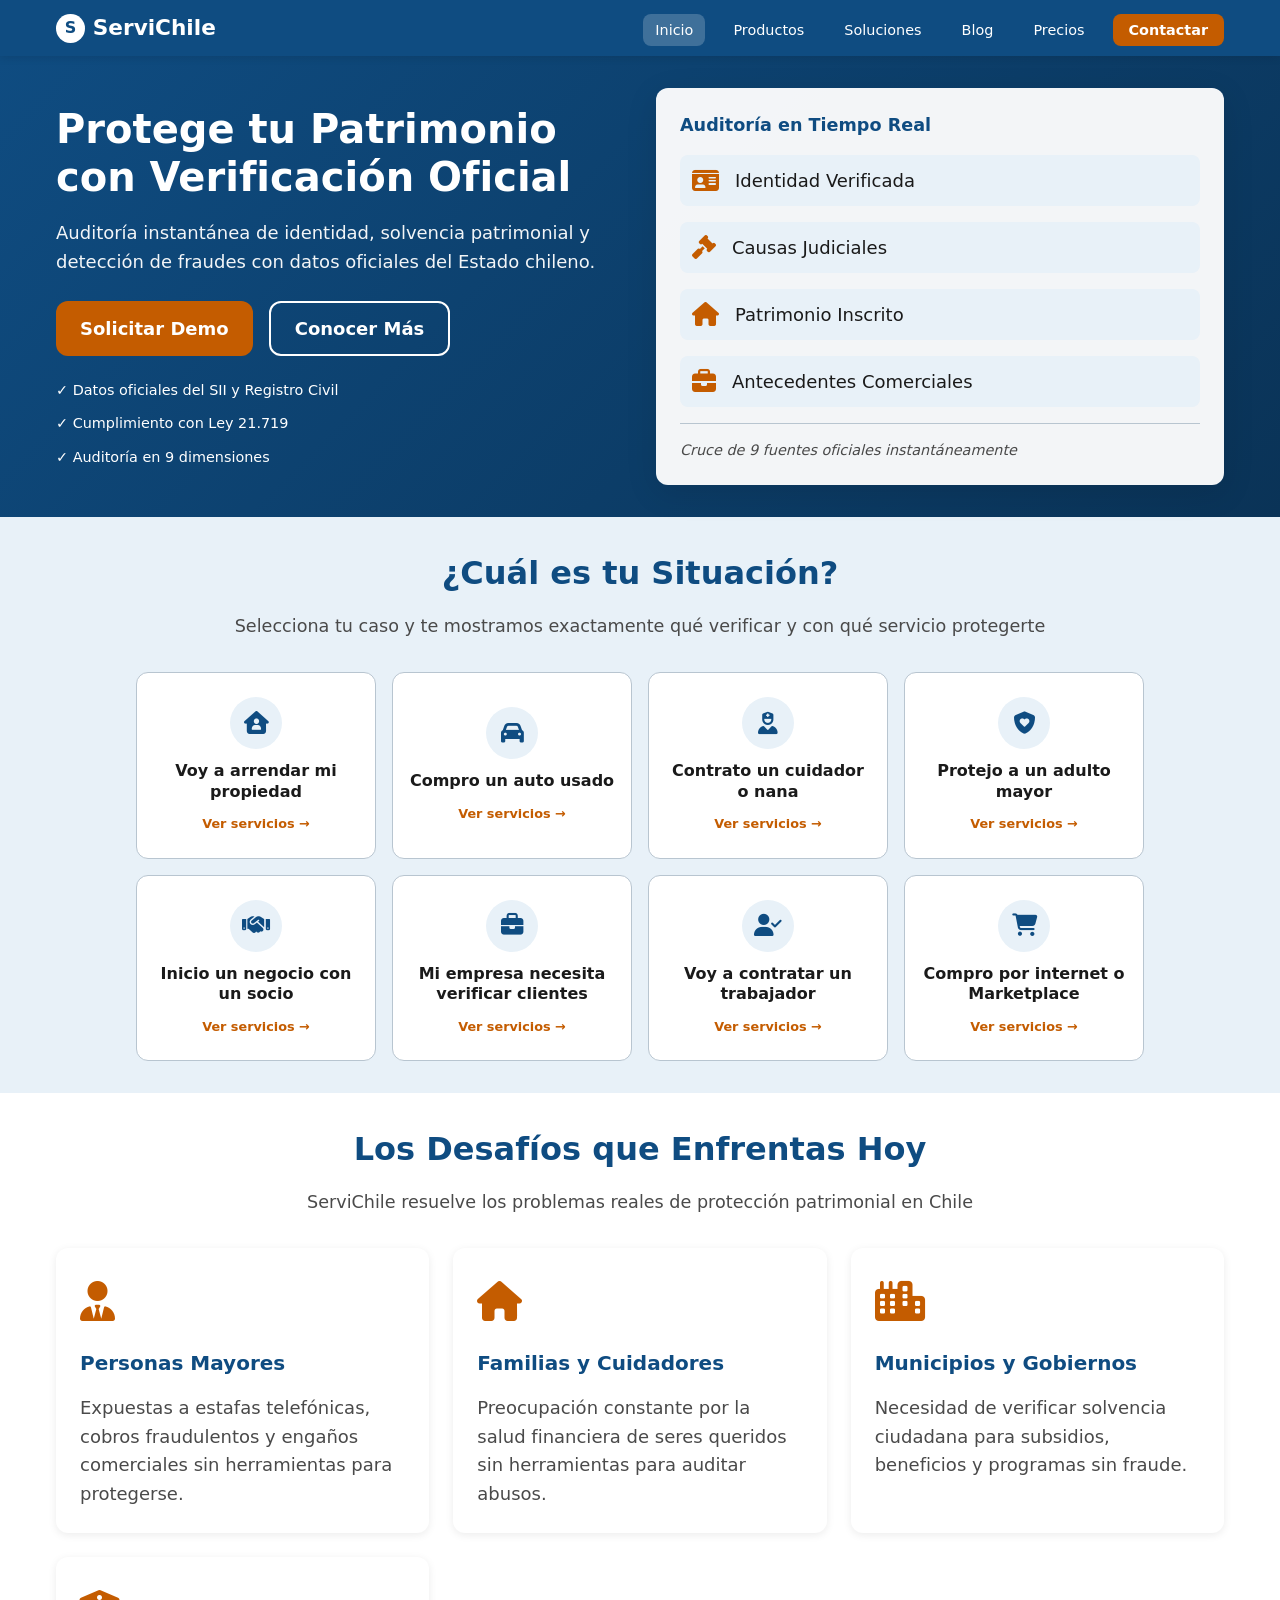
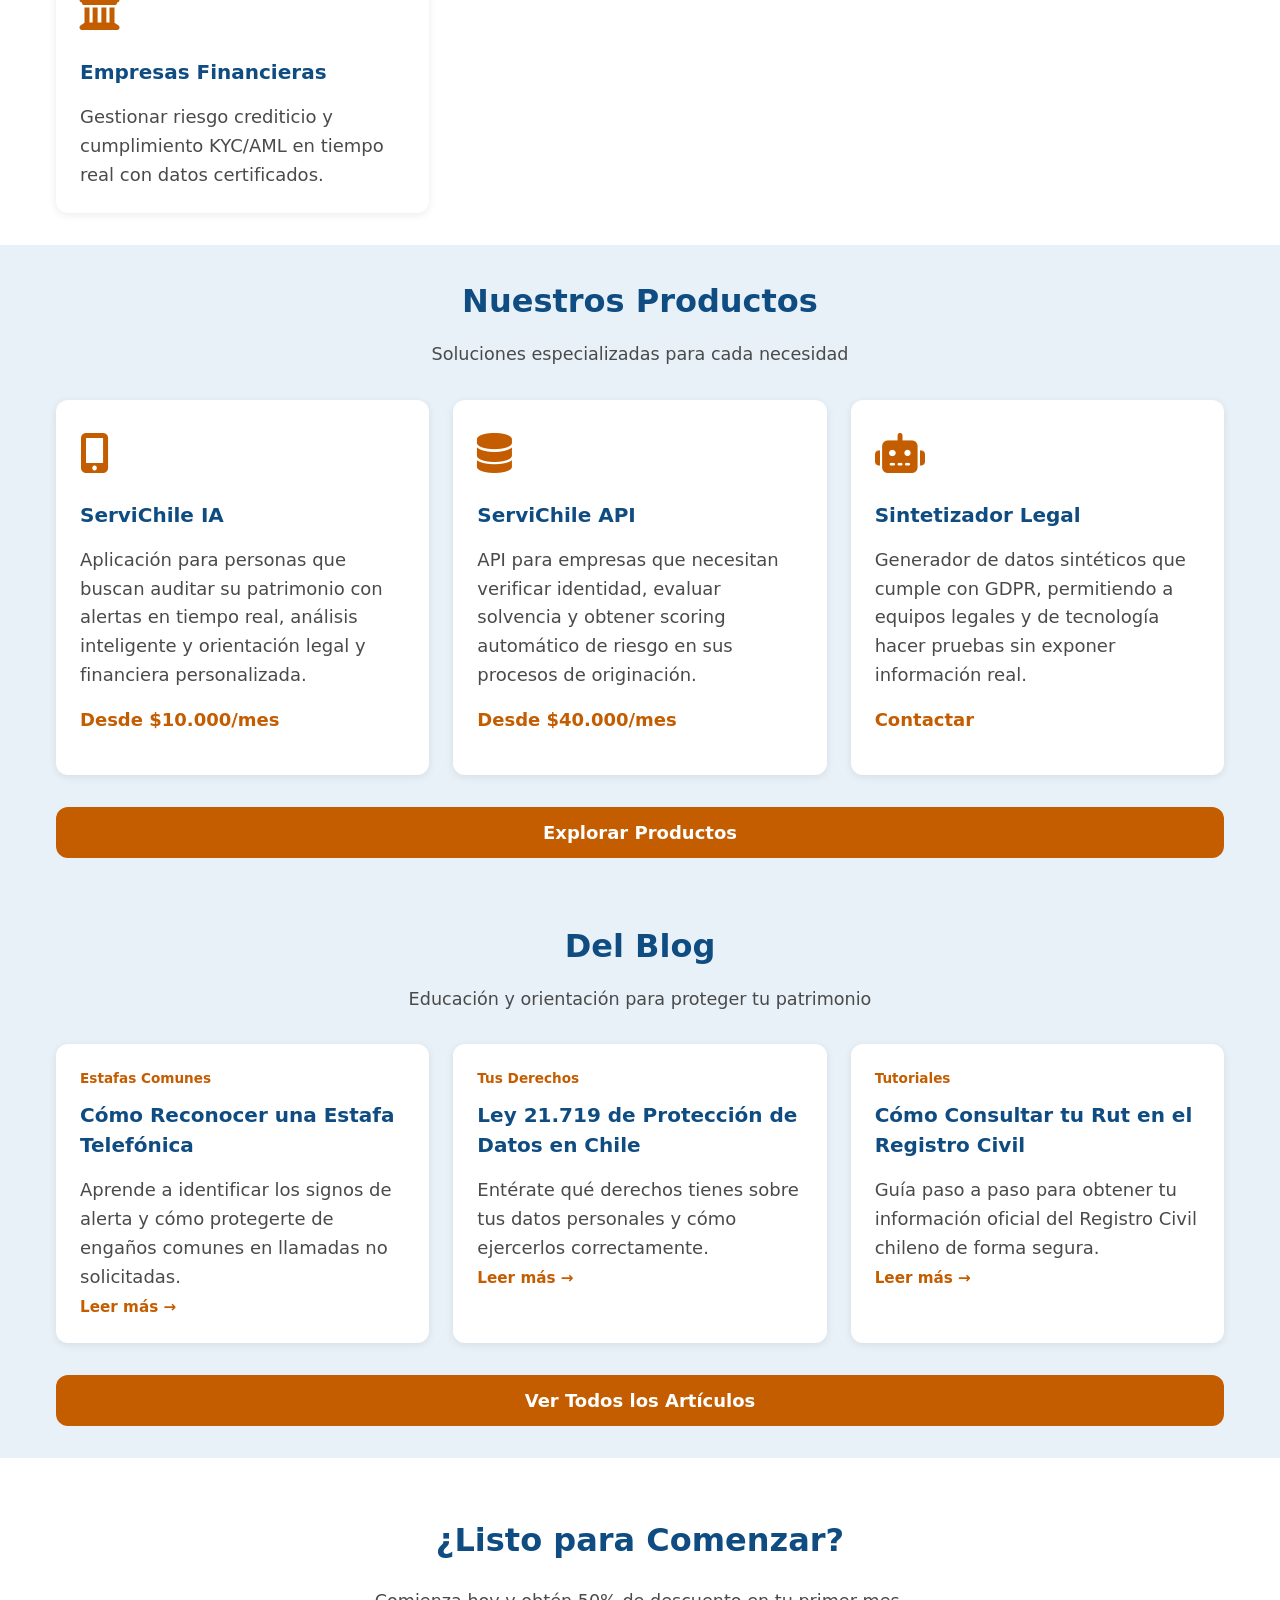
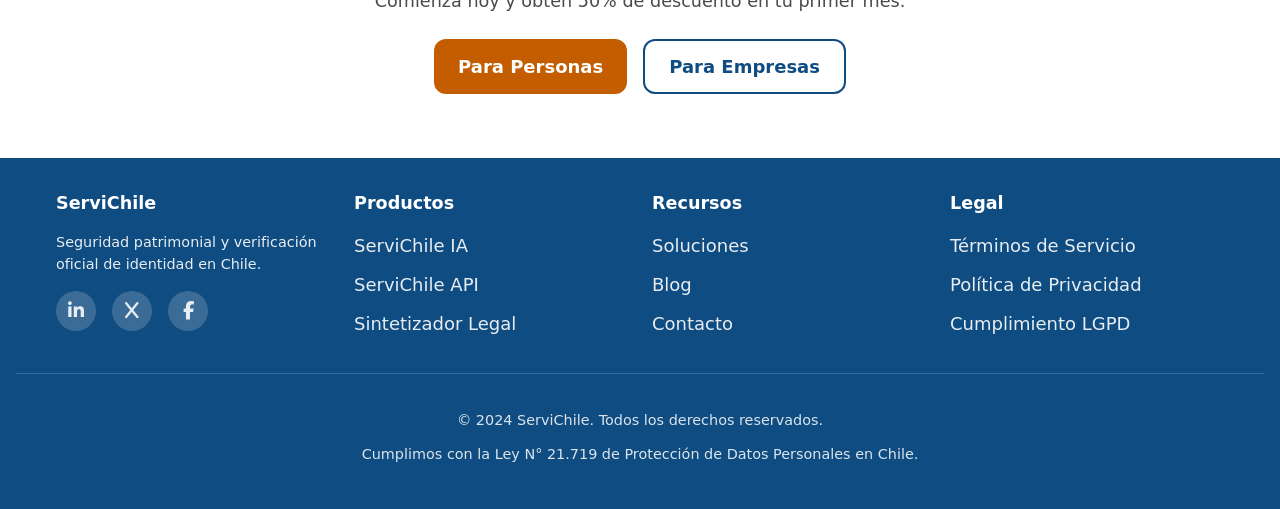
==== index.html @ 0bae4e6e "Primer commit" ====
<!DOCTYPE html>
<html lang="es-CL">
<head>
  <meta charset="UTF-8">
  <meta name="viewport" content="width=device-width, initial-scale=1.0">
  <meta name="description" content="ServiChile - Verificación oficial de identidad, auditoría patrimonial y prevención de fraudes">
  <meta name="keywords" content="verificación identidad, auditoría patrimonial, prevención fraudes, Chile">
  <meta name="theme-color" content="#0f4c81">
  <title>ServiChile - Verificación de Identidad y Seguridad Patrimonial</title>
  <link rel="icon" href="data:image/svg+xml,%3Csvg xmlns='http://www.w3.org/2000/svg' viewBox='0 0 100 100'%3E%3Ccircle cx='50' cy='50' r='48' fill='%230f4c81'/%3E%3Ctext x='50' y='65' font-size='45' text-anchor='middle' fill='white' font-family='Arial'%3ES%3C/text%3E%3C/svg%3E">
  <link rel="stylesheet" href="css/styles.css">
  <link rel="stylesheet" href="https://cdnjs.cloudflare.com/ajax/libs/font-awesome/6.4.0/css/all.min.css">
</head>
<body>
  
  <nav class="navbar">
    <div class="container">
      <a class="navbar-brand" href="index.html">
        <span style="display: inline-flex; align-items: center; justify-content: center; width: 1.8rem; height: 1.8rem; background-color: #ffffff; color: #0f4c81; border-radius: 50%; font-weight: 700; font-size: 1rem;">S</span>
        ServiChile
      </a>
      <ul class="nav-links">
        <li><a href="index.html" class="active">Inicio</a></li>
        <li><a href="productos.html">Productos</a></li>
        <li><a href="soluciones.html">Soluciones</a></li>
        <li><a href="blog.html">Blog</a></li>
        <li><a href="precios.html">Precios</a></li>
        <li><a href="contacto.html" class="btn-cta-small">Contactar</a></li>
      </ul>
    </div>
  </nav>

  
  <section class="hero">
    <div class="container">
      <div class="hero-content">
        <h1>Protege tu Patrimonio<br>con Verificación Oficial</h1>
        <p class="hero-subtitle">Auditoría instantánea de identidad, solvencia patrimonial y detección de fraudes con datos oficiales del Estado chileno.</p>
        <div class="hero-buttons">
          <a href="contacto.html" class="btn btn-primary">Solicitar Demo</a>
          <a href="productos.html" class="btn btn-secondary">Conocer Más</a>
        </div>
        <div class="trust-badges">
          <span>✓ Datos oficiales del SII y Registro Civil</span>
          <span>✓ Cumplimiento con Ley 21.719</span>
          <span>✓ Auditoría en 9 dimensiones</span>
        </div>
      </div>
      <div class="hero-visual">
        <div class="hero-card">
          <div class="card-header">Auditoría en Tiempo Real</div>
          <div class="card-content">
            <div class="stat-item">
              <i class="fas fa-id-card" style="font-size: 1.5rem; color: var(--color-accent);"></i>
              <span>Identidad Verificada</span>
            </div>
            <div class="stat-item">
              <i class="fas fa-gavel" style="font-size: 1.5rem; color: var(--color-accent);"></i>
              <span>Causas Judiciales</span>
            </div>
            <div class="stat-item">
              <i class="fas fa-home" style="font-size: 1.5rem; color: var(--color-accent);"></i>
              <span>Patrimonio Inscrito</span>
            </div>
            <div class="stat-item">
              <i class="fas fa-briefcase" style="font-size: 1.5rem; color: var(--color-accent);"></i>
              <span>Antecedentes Comerciales</span>
            </div>
          </div>
          <div class="card-footer">Cruce de 9 fuentes oficiales instantáneamente</div>
        </div>
      </div>
    </div>
  </section>

  
  <section class="alt">
    <div class="container">
      <div class="section-header">
        <h2>¿Cuál es tu Situación?</h2>
        <p>Selecciona tu caso y te mostramos exactamente qué verificar y con qué servicio protegerte</p>
      </div>
      <div class="cases-grid" id="casesGrid">
        
      </div>
    </div>
  </section>

  
  <section>
    <div class="container">
      <div class="section-header">
        <h2>Los Desafíos que Enfrentas Hoy</h2>
        <p>ServiChile resuelve los problemas reales de protección patrimonial en Chile</p>
      </div>
      <div class="grid">
        <div class="card">
          <div class="card-icon"><i class="fas fa-user-tie"></i></div>
          <h3 class="card-title">Personas Mayores</h3>
          <p class="card-text">Expuestas a estafas telefónicas, cobros fraudulentos y engaños comerciales sin herramientas para protegerse.</p>
        </div>
        <div class="card">
          <div class="card-icon"><i class="fas fa-home"></i></div>
          <h3 class="card-title">Familias y Cuidadores</h3>
          <p class="card-text">Preocupación constante por la salud financiera de seres queridos sin herramientas para auditar abusos.</p>
        </div>
        <div class="card">
          <div class="card-icon"><i class="fas fa-city"></i></div>
          <h3 class="card-title">Municipios y Gobiernos</h3>
          <p class="card-text">Necesidad de verificar solvencia ciudadana para subsidios, beneficios y programas sin fraude.</p>
        </div>
        <div class="card">
          <div class="card-icon"><i class="fas fa-university"></i></div>
          <h3 class="card-title">Empresas Financieras</h3>
          <p class="card-text">Gestionar riesgo crediticio y cumplimiento KYC/AML en tiempo real con datos certificados.</p>
        </div>
      </div>
    </div>
  </section>

  
  <section class="alt">
    <div class="container">
      <div class="section-header">
        <h2>Nuestros Productos</h2>
        <p>Soluciones especializadas para cada necesidad</p>
      </div>
      <div class="grid">
        <div class="card">
          <div class="card-icon"><i class="fas fa-mobile-alt"></i></div>
          <h3 class="card-title">ServiChile IA</h3>
          <p class="card-text">Aplicación para personas que buscan auditar su patrimonio con alertas en tiempo real, análisis inteligente y orientación legal y financiera personalizada.</p>
          <p style="color: var(--color-accent); font-weight: 600; margin-top: var(--space-md);">Desde $10.000/mes</p>
        </div>
        <div class="card">
          <div class="card-icon"><i class="fas fa-database"></i></div>
          <h3 class="card-title">ServiChile API</h3>
          <p class="card-text">API para empresas que necesitan verificar identidad, evaluar solvencia y obtener scoring automático de riesgo en sus procesos de originación.</p>
          <p style="color: var(--color-accent); font-weight: 600; margin-top: var(--space-md);">Desde $40.000/mes</p>
        </div>
        <div class="card">
          <div class="card-icon"><i class="fas fa-robot"></i></div>
          <h3 class="card-title">Sintetizador Legal</h3>
          <p class="card-text">Generador de datos sintéticos que cumple con GDPR, permitiendo a equipos legales y de tecnología hacer pruebas sin exponer información real.</p>
          <p style="color: var(--color-accent); font-weight: 600; margin-top: var(--space-md);">Contactar</p>
        </div>
      </div>
      <div style="text-align: center; margin-top: var(--space-xl);">
        <a href="productos.html" class="btn btn-primary">Explorar Productos</a>
      </div>
    </div>
  </section>

  
  <section class="alt">
    <div class="container">
      <div class="section-header">
        <h2>Del Blog</h2>
        <p>Educación y orientación para proteger tu patrimonio</p>
      </div>
      <div class="grid">
        <div class="card">
          <p style="color: var(--color-accent); font-weight: 600; font-size: 0.85rem; margin: 0 0 var(--space-sm);">Estafas Comunes</p>
          <h3 class="card-title" style="font-size: 1.25rem;">Cómo Reconocer una Estafa Telefónica</h3>
          <p class="card-text">Aprende a identificar los signos de alerta y cómo protegerte de engaños comunes en llamadas no solicitadas.</p>
          <a href="blog.html" style="color: var(--color-accent); font-weight: 600; text-decoration: none; font-size: 0.95rem;">Leer más →</a>
        </div>
        <div class="card">
          <p style="color: var(--color-accent); font-weight: 600; font-size: 0.85rem; margin: 0 0 var(--space-sm);">Tus Derechos</p>
          <h3 class="card-title" style="font-size: 1.25rem;">Ley 21.719 de Protección de Datos en Chile</h3>
          <p class="card-text">Entérate qué derechos tienes sobre tus datos personales y cómo ejercerlos correctamente.</p>
          <a href="blog.html" style="color: var(--color-accent); font-weight: 600; text-decoration: none; font-size: 0.95rem;">Leer más →</a>
        </div>
        <div class="card">
          <p style="color: var(--color-accent); font-weight: 600; font-size: 0.85rem; margin: 0 0 var(--space-sm);">Tutoriales</p>
          <h3 class="card-title" style="font-size: 1.25rem;">Cómo Consultar tu Rut en el Registro Civil</h3>
          <p class="card-text">Guía paso a paso para obtener tu información oficial del Registro Civil chileno de forma segura.</p>
          <a href="blog.html" style="color: var(--color-accent); font-weight: 600; text-decoration: none; font-size: 0.95rem;">Leer más →</a>
        </div>
      </div>
      <div style="text-align: center; margin-top: var(--space-xl);">
        <a href="blog.html" class="btn btn-primary">Ver Todos los Artículos</a>
      </div>
    </div>
  </section>

  
  <section>
    <div class="container" style="text-align: center;">
      <h2 style="font-size: 2rem; color: var(--color-primary); margin-bottom: var(--space-lg);">¿Listo para Comenzar?</h2>
      <p style="font-size: 1.1rem; color: var(--color-muted); margin-bottom: var(--space-lg); max-width: 600px; margin-left: auto; margin-right: auto;">Comienza hoy y obtén 50% de descuento en tu primer mes.</p>
      <div style="display: flex; gap: var(--space-md); justify-content: center; flex-wrap: wrap;">
        <a href="contacto.html" class="btn btn-primary">Para Personas</a>
        <a href="contacto.html" class="btn btn-outline">Para Empresas</a>
      </div>
    </div>
  </section>

  
  <footer class="footer">
    <div class="container">
      <div class="footer-section">
        <h4>ServiChile</h4>
        <p>Seguridad patrimonial y verificación oficial de identidad en Chile.</p>
        <div class="footer-social">
          <a href="https://linkedin.com" target="_blank" rel="noopener" aria-label="LinkedIn"><i class="fab fa-linkedin-in"></i></a>
          <a href="https://twitter.com" target="_blank" rel="noopener" aria-label="Twitter"><i class="fab fa-x"></i></a>
          <a href="https://facebook.com" target="_blank" rel="noopener" aria-label="Facebook"><i class="fab fa-facebook-f"></i></a>
        </div>
      </div>
      <div class="footer-section">
        <h4>Productos</h4>
        <ul>
          <li><a href="productos.html">ServiChile IA</a></li>
          <li><a href="productos.html">ServiChile API</a></li>
          <li><a href="productos.html">Sintetizador Legal</a></li>
        </ul>
      </div>
      <div class="footer-section">
        <h4>Recursos</h4>
        <ul>
          <li><a href="soluciones.html">Soluciones</a></li>
          <li><a href="blog.html">Blog</a></li>
          <li><a href="contacto.html">Contacto</a></li>
        </ul>
      </div>
      <div class="footer-section">
        <h4>Legal</h4>
        <ul>
          <li><a href="#">Términos de Servicio</a></li>
          <li><a href="#">Política de Privacidad</a></li>
          <li><a href="#">Cumplimiento LGPD</a></li>
        </ul>
      </div>
    </div>
    <div class="footer-bottom">
      <p>&copy; 2024 ServiChile. Todos los derechos reservados.</p>
      <p style="margin-top: var(--space-sm);">Cumplimos con la Ley N° 21.719 de Protección de Datos Personales en Chile.</p>
    </div>
  </footer>

  
  <div class="modal" id="casesModal" role="dialog" aria-modal="true" aria-labelledby="casesModalTitle" aria-hidden="true">
    <div class="modal__dialog" role="document">
      <div class="modal__header">
        <div>
          <h3 id="casesModalTitle">Título del caso</h3>
          <p id="casesModalSubtitle">Subtítulo</p>
        </div>
        <button type="button" class="modal__close" id="casesModalClose" aria-label="Cerrar">&times;</button>
      </div>
      <div class="modal__body" id="casesModalBody">
        
      </div>
    </div>
  </div>

  <script src="js/main.js"></script>
</body>
</html>
---- css/styles.css ----
:root {
  --color-bg: #ffffff;
  --color-text: #1a1a1a;
  --color-muted: #4a4a4a;
  --color-primary: #0f4c81;
  --color-primary-dark: #0a3357;
  --color-secondary: #e8f1f8;
  --color-accent: #c45c00;
  --color-accent-dark: #8f3f00;
  --color-border: #b8c5d0;
  --color-error: #b00020;
  --color-success: #1e6f3e;
  --color-success-dark: #145a31;
  --color-success-soft: #eafaf0;
  --color-success-ink: #124a2a;
  --color-warn-soft: #fff6f0;
  --color-emergency: #b00020;
  --color-emergency-dark: #7a0016;
  --font-base: system-ui, -apple-system, BlinkMacSystemFont, 'Segoe UI', Roboto, 'Helvetica Neue', Arial, sans-serif;
  --font-mono: ui-monospace, SFMono-Regular, Menlo, monospace;
  --font-size-base: 1rem;
  --font-size-lg: 1.125rem;
  --font-size-xl: 1.5rem;
  --space-xs: 0.5rem;
  --space-sm: 0.75rem;
  --space-md: 1rem;
  --space-lg: 1.25rem;
  --space-xl: 1.75rem;
  --radius: 0.75rem;
  --radius-sm: 0.5rem;
  --touch-min: 2.75rem;
}

@media (min-width: 40rem) {
  :root {
    --font-size-base: 1.125rem;
    --font-size-lg: 1.35rem;
    --font-size-xl: 1.85rem;
    --space-lg: 1.5rem;
    --space-xl: 2rem;
    --touch-min: 3rem;
  }
}

* {
  box-sizing: border-box;
}

html {
  font-size: 100%;
  -webkit-text-size-adjust: 100%;
}

body {
  margin: 0;
  padding: 0;
  font-family: var(--font-base);
  font-size: var(--font-size-base);
  line-height: 1.5;
  color: var(--color-text);
  background-color: var(--color-bg);
}

.u-visually-hidden {
  position: absolute;
  width: 1px;
  height: 1px;
  padding: 0;
  margin: -1px;
  overflow: hidden;
  clip: rect(0, 0, 0, 0);
  white-space: nowrap;
  border: 0;
}



.navbar {
  background-color: var(--color-primary);
  color: #ffffff;
  padding: var(--space-sm) var(--space-md);
  box-shadow: 0 2px 8px rgba(0, 0, 0, 0.1);
  position: sticky;
  top: 0;
  z-index: 100;
}

.navbar .container {
  display: flex;
  align-items: center;
  justify-content: space-between;
}

.navbar-brand {
  display: flex;
  align-items: center;
  gap: var(--space-xs);
  font-size: var(--font-size-lg);
  font-weight: 700;
  color: #ffffff;
  text-decoration: none;
}

.navbar-brand:hover {
  opacity: 0.9;
}

.nav-links {
  display: flex;
  align-items: center;
  gap: var(--space-md);
  list-style: none;
  margin: 0;
  padding: 0;
}

.nav-links a {
  color: #ffffff;
  text-decoration: none;
  font-size: 0.9rem;
  padding: var(--space-xs) var(--space-sm);
  border-radius: var(--radius-sm);
  transition: background-color 0.2s ease;
}

.nav-links a:hover,
.nav-links a.active {
  background-color: rgba(255, 255, 255, 0.2);
}

.btn-cta-small {
  background-color: var(--color-accent) !important;
  color: #ffffff !important;
  padding: var(--space-xs) var(--space-md) !important;
  border-radius: var(--radius-sm);
  font-weight: 600;
}

.btn-cta-small:hover {
  background-color: var(--color-accent-dark) !important;
}

@media (max-width: 768px) {
  .nav-links {
    flex-wrap: wrap;
    gap: var(--space-sm);
  }
}



.container {
  max-width: 1200px;
  margin: 0 auto;
  padding: 0 var(--space-md);
}



.hero {
  background: linear-gradient(135deg, var(--color-primary) 0%, var(--color-primary-dark) 100%);
  color: #ffffff;
  padding: var(--space-xl) var(--space-md);
}

.hero .container {
  display: grid;
  grid-template-columns: 1fr 1fr;
  gap: var(--space-xl);
  align-items: center;
}

.hero-content h1 {
  font-size: 2.5rem;
  margin: 0 0 var(--space-md);
  line-height: 1.2;
}

.hero-subtitle {
  font-size: 1.125rem;
  opacity: 0.95;
  margin-bottom: var(--space-lg);
  line-height: 1.6;
}

.hero-buttons {
  display: flex;
  gap: var(--space-md);
  margin-bottom: var(--space-lg);
}

.trust-badges {
  display: flex;
  flex-direction: column;
  gap: var(--space-sm);
  font-size: 0.9rem;
}

.trust-badges span {
  display: flex;
  align-items: center;
  gap: var(--space-sm);
}

.hero-card {
  background-color: rgba(255, 255, 255, 0.95);
  color: var(--color-text);
  border-radius: var(--radius);
  padding: var(--space-lg);
  box-shadow: 0 8px 32px rgba(0, 0, 0, 0.1);
}

.card-header {
  font-weight: 700;
  color: var(--color-primary);
  margin-bottom: var(--space-md);
  font-size: 1.1rem;
}

.card-content {
  display: grid;
  grid-template-columns: 1fr;
  gap: var(--space-md);
  margin-bottom: var(--space-md);
}

.stat-item {
  display: flex;
  align-items: center;
  gap: var(--space-md);
  padding: var(--space-sm);
  background-color: var(--color-secondary);
  border-radius: var(--radius-sm);
}

.stat-item i {
  font-size: 1.5rem;
  color: var(--color-accent);
}

.card-footer {
  border-top: 1px solid var(--color-border);
  padding-top: var(--space-md);
  font-size: 0.9rem;
  color: var(--color-muted);
  font-style: italic;
}

@media (max-width: 768px) {
  .hero .container {
    grid-template-columns: 1fr;
  }

  .hero-content h1 {
    font-size: 1.8rem;
  }

  .hero-buttons {
    flex-direction: column;
  }
}



.btn {
  display: inline-block;
  padding: var(--space-sm) var(--space-lg);
  border-radius: var(--radius);
  text-decoration: none;
  font-weight: 600;
  cursor: pointer;
  border: none;
  text-align: center;
  transition: all 0.2s ease;
  min-height: var(--touch-min);
  display: flex;
  align-items: center;
  justify-content: center;
}

.btn-primary {
  background-color: var(--color-accent);
  color: #ffffff;
}

.btn-primary:hover {
  background-color: var(--color-accent-dark);
  transform: translateY(-2px);
  box-shadow: 0 4px 12px rgba(196, 92, 0, 0.3);
}

.btn-secondary {
  background-color: transparent;
  color: #ffffff;
  border: 2px solid #ffffff;
}

.btn-secondary:hover {
  background-color: rgba(255, 255, 255, 0.1);
}



.btn-outline {
  background-color: transparent;
  color: var(--color-primary);
  border: 2px solid var(--color-primary);
}

.btn-outline:hover {
  background-color: var(--color-primary);
  color: #ffffff;
  transform: translateY(-2px);
  box-shadow: 0 4px 12px rgba(15, 76, 129, 0.3);
}

.btn-full {
  width: 100%;
}



section {
  padding: var(--space-xl) var(--space-md);
}

section.alt {
  background-color: var(--color-secondary);
}

.section-header {
  text-align: center;
  margin-bottom: var(--space-xl);
}

.section-header h2 {
  font-size: 2rem;
  margin: 0 0 var(--space-md);
  color: var(--color-primary);
}

.section-header p {
  font-size: 1.1rem;
  color: var(--color-muted);
  margin: 0;
}



.grid {
  display: grid;
  grid-template-columns: repeat(auto-fit, minmax(280px, 1fr));
  gap: var(--space-lg);
}

.card {
  background-color: #ffffff;
  border-radius: var(--radius);
  padding: var(--space-lg);
  box-shadow: 0 2px 8px rgba(0, 0, 0, 0.08);
  transition: all 0.2s ease;
}

.card:hover {
  box-shadow: 0 8px 24px rgba(0, 0, 0, 0.12);
  transform: translateY(-4px);
}

.card-icon {
  font-size: 2.5rem;
  color: var(--color-accent);
  margin-bottom: var(--space-md);
}

.card-title {
  font-size: 1.25rem;
  font-weight: 700;
  margin: 0 0 var(--space-md);
  color: var(--color-primary);
}

.card-text {
  color: var(--color-muted);
  line-height: 1.6;
  margin: 0;
}



.footer {
  background-color: var(--color-primary);
  color: #ffffff;
  padding: var(--space-xl) var(--space-md);
  margin-top: var(--space-xl);
}

.footer .container {
  display: grid;
  grid-template-columns: repeat(auto-fit, minmax(200px, 1fr));
  gap: var(--space-lg);
  margin-bottom: var(--space-lg);
}

.footer-section h4 {
  margin: 0 0 var(--space-md);
  font-size: 1.1rem;
}

.footer-section p {
  margin: 0 0 var(--space-md);
  opacity: 0.9;
  font-size: 0.9rem;
}

.footer-section ul {
  list-style: none;
  padding: 0;
  margin: 0;
}

.footer-section li {
  margin-bottom: var(--space-sm);
}

.footer-section a {
  color: #ffffff;
  text-decoration: none;
  opacity: 0.9;
  transition: opacity 0.2s ease;
}

.footer-section a:hover {
  opacity: 1;
  text-decoration: underline;
}

.footer-social {
  display: flex;
  gap: var(--space-md);
}

.footer-social a {
  display: inline-flex;
  align-items: center;
  justify-content: center;
  width: 2.5rem;
  height: 2.5rem;
  background-color: rgba(255, 255, 255, 0.2);
  border-radius: 50%;
  transition: background-color 0.2s ease;
}

.footer-social a:hover {
  background-color: var(--color-accent);
  opacity: 1;
}

.footer-bottom {
  border-top: 1px solid rgba(255, 255, 255, 0.2);
  padding-top: var(--space-lg);
  text-align: center;
  font-size: 0.9rem;
  opacity: 0.85;
}

.footer-bottom p {
  margin: var(--space-sm) 0;
}



.field {
  margin-bottom: var(--space-lg);
}

.field__label {
  display: block;
  margin-bottom: var(--space-sm);
  font-weight: 600;
  color: var(--color-text);
}

.field__input,
.field__textarea {
  width: 100%;
  padding: var(--space-sm) var(--space-md);
  border: 1px solid var(--color-border);
  border-radius: var(--radius-sm);
  font-family: var(--font-base);
  font-size: var(--font-size-base);
  transition: border-color 0.2s ease;
}

.field__input:focus,
.field__textarea:focus {
  outline: none;
  border-color: var(--color-primary);
  box-shadow: 0 0 0 3px rgba(15, 76, 129, 0.1);
}

.field__textarea {
  resize: vertical;
  min-height: 120px;
}

.submit-btn {
  min-height: var(--touch-min);
  padding: var(--space-sm) var(--space-lg);
  background-color: var(--color-primary);
  color: #ffffff;
  border: none;
  border-radius: var(--radius);
  font-weight: 600;
  font-size: var(--font-size-base);
  cursor: pointer;
  transition: all 0.2s ease;
}

.submit-btn:hover {
  background-color: var(--color-primary-dark);
  transform: translateY(-2px);
  box-shadow: 0 4px 12px rgba(15, 76, 129, 0.3);
}

.error-text {
  color: var(--color-error);
  font-size: 0.9rem;
  margin: var(--space-sm) 0 0;
}

.help-text {
  color: var(--color-muted);
  font-size: 0.85rem;
  margin: var(--space-xs) 0 0;
}



.pricing-grid {
  display: grid;
  grid-template-columns: repeat(auto-fit, minmax(300px, 1fr));
  gap: var(--space-lg);
  margin-bottom: var(--space-xl);
}

.pricing-card {
  background-color: #ffffff;
  border-radius: var(--radius);
  padding: var(--space-lg);
  border: 1px solid var(--color-border);
  position: relative;
  transition: all 0.2s ease;
}

.pricing-card:hover {
  box-shadow: 0 8px 24px rgba(0, 0, 0, 0.12);
  transform: translateY(-4px);
}

.pricing-card.featured {
  border: 2px solid var(--color-accent);
  background: linear-gradient(135deg, rgba(196, 92, 0, 0.02) 0%, rgba(232, 241, 248, 0.5) 100%);
}

.featured-badge {
  position: absolute;
  top: -12px;
  left: 20px;
  background-color: var(--color-accent);
  color: #ffffff;
  padding: var(--space-xs) var(--space-md);
  border-radius: var(--radius-sm);
  font-weight: 700;
  font-size: 0.8rem;
}

.pricing-header h3 {
  margin: 0 0 var(--space-sm);
  color: var(--color-primary);
}

.plan-description {
  margin: 0;
  color: var(--color-muted);
  font-size: 0.9rem;
}

.pricing-amount {
  display: flex;
  align-items: baseline;
  gap: var(--space-xs);
  margin: var(--space-md) 0;
}

.currency {
  font-size: 1rem;
  color: var(--color-accent);
}

.amount {
  font-size: 2rem;
  font-weight: 700;
  color: var(--color-primary);
}

.period {
  font-size: 0.9rem;
  color: var(--color-muted);
}

.plan-limit,
.plan-highlight {
  background-color: var(--color-secondary);
  color: var(--color-primary);
  padding: var(--space-sm) var(--space-md);
  border-radius: var(--radius-sm);
  font-weight: 600;
  font-size: 0.9rem;
  text-align: center;
  margin-bottom: var(--space-lg);
}

.features-list {
  list-style: none;
  padding: 0;
  margin: var(--space-md) 0;
}

.features-list li {
  padding: var(--space-sm) 0;
  display: flex;
  align-items: center;
  gap: var(--space-md);
  border-bottom: 1px solid var(--color-border);
  font-size: 0.95rem;
}

.features-list li i {
  color: var(--color-success);
  min-width: 1.2rem;
}

.features-list li.unavailable {
  opacity: 0.6;
}

.features-list li.unavailable i {
  color: var(--color-border);
}

.plan-note {
  text-align: center;
  font-size: 0.85rem;
  color: var(--color-muted);
  margin: var(--space-md) 0 0;
}



@media (max-width: 40rem) {
  .section-header h2 {
    font-size: 1.5rem;
  }

  .grid {
    grid-template-columns: 1fr;
  }

  .hero-content h1 {
    font-size: 1.5rem;
  }

  .pricing-grid {
    grid-template-columns: 1fr;
  }
}




.cases-grid {
  display: flex;
  flex-wrap: wrap;
  justify-content: center;
  gap: var(--space-md);
  margin-top: var(--space-lg);
}

.case-card {
  display: flex;
  flex-direction: column;
  align-items: center;
  justify-content: center;
  text-align: center;
  gap: var(--space-sm);
  padding: var(--space-lg) var(--space-md);
  background-color: var(--color-bg);
  border: 1px solid var(--color-border);
  border-radius: var(--radius);
  cursor: pointer;
  min-height: var(--touch-min);
  color: var(--color-text);
  font: inherit;
  flex: 0 1 240px;
  max-width: 260px;
  transition: transform 0.18s ease, box-shadow 0.18s ease, border-color 0.18s ease;
}

.case-card:hover,
.case-card:focus-visible {
  transform: translateY(-4px);
  border-color: var(--color-primary);
  box-shadow: 0 10px 24px rgba(15, 76, 129, 0.15);
  outline: none;
}

.case-card__icon {
  display: inline-flex;
  align-items: center;
  justify-content: center;
  width: 3.25rem;
  height: 3.25rem;
  border-radius: 50%;
  background-color: var(--color-secondary);
  color: var(--color-primary);
  font-size: 1.4rem;
}

.case-card__title {
  margin: 0;
  font-size: 1rem;
  font-weight: 600;
  line-height: 1.3;
}

.case-card__hint {
  margin: 0;
  font-size: 0.8rem;
  color: var(--color-accent);
  font-weight: 600;
}



.modal {
  position: fixed;
  inset: 0;
  z-index: 1000;
  display: none;
  align-items: center;
  justify-content: center;
  padding: var(--space-md);
  background-color: rgba(10, 51, 87, 0.55);
}

.modal.is-open {
  display: flex;
}

.modal__dialog {
  background-color: var(--color-bg);
  border-radius: var(--radius);
  width: 100%;
  max-width: 640px;
  max-height: 90vh;
  overflow-y: auto;
  box-shadow: 0 24px 60px rgba(0, 0, 0, 0.3);
  animation: modalIn 0.2s ease;
}

@keyframes modalIn {
  from { opacity: 0; transform: translateY(16px); }
  to   { opacity: 1; transform: translateY(0); }
}

.modal__header {
  display: flex;
  align-items: flex-start;
  justify-content: space-between;
  gap: var(--space-md);
  padding: var(--space-lg);
  background-color: var(--color-primary);
  color: #ffffff;
  border-radius: var(--radius) var(--radius) 0 0;
}

.modal__header h3 {
  margin: 0;
  font-size: 1.25rem;
}

.modal__header p {
  margin: var(--space-xs) 0 0;
  opacity: 0.9;
  font-size: 0.9rem;
}

.modal__close {
  flex-shrink: 0;
  width: var(--touch-min);
  height: var(--touch-min);
  border: none;
  border-radius: 50%;
  background-color: rgba(255, 255, 255, 0.2);
  color: #ffffff;
  font-size: 1.25rem;
  cursor: pointer;
  line-height: 1;
}

.modal__close:hover {
  background-color: rgba(255, 255, 255, 0.35);
}

.modal__body {
  padding: var(--space-lg);
  display: grid;
  gap: var(--space-md);
}

.offer-card {
  display: flex;
  gap: var(--space-md);
  padding: var(--space-md);
  border: 1px solid var(--color-border);
  border-radius: var(--radius-sm);
  background-color: var(--color-bg);
  transition: border-color 0.18s ease, box-shadow 0.18s ease;
}

.offer-card:hover {
  border-color: var(--color-accent);
  box-shadow: 0 6px 16px rgba(196, 92, 0, 0.12);
}

.offer-card__icon {
  flex-shrink: 0;
  display: inline-flex;
  align-items: center;
  justify-content: center;
  width: 2.75rem;
  height: 2.75rem;
  border-radius: var(--radius-sm);
  background-color: var(--color-secondary);
  color: var(--color-primary);
  font-size: 1.1rem;
}

.offer-card__content {
  flex: 1;
}

.offer-card__content h4 {
  margin: 0 0 var(--space-xs);
  font-size: 1.05rem;
  color: var(--color-primary);
}

.offer-card__content p {
  margin: 0 0 var(--space-sm);
  font-size: 0.9rem;
  color: var(--color-muted);
}

.offer-card__price {
  display: inline-block;
  margin-bottom: var(--space-sm);
  font-weight: 700;
  color: var(--color-accent);
  font-size: 0.95rem;
}

.offer-card__cta {
  display: inline-flex;
  align-items: center;
  gap: 0.35rem;
  padding: 0.5rem 0.9rem;
  background-color: var(--color-accent);
  color: #ffffff;
  text-decoration: none;
  border-radius: var(--radius-sm);
  font-size: 0.85rem;
  font-weight: 600;
  min-height: var(--touch-min);
}

.offer-card__cta:hover {
  background-color: var(--color-accent-dark);
}

body.modal-locked {
  overflow: hidden;
}
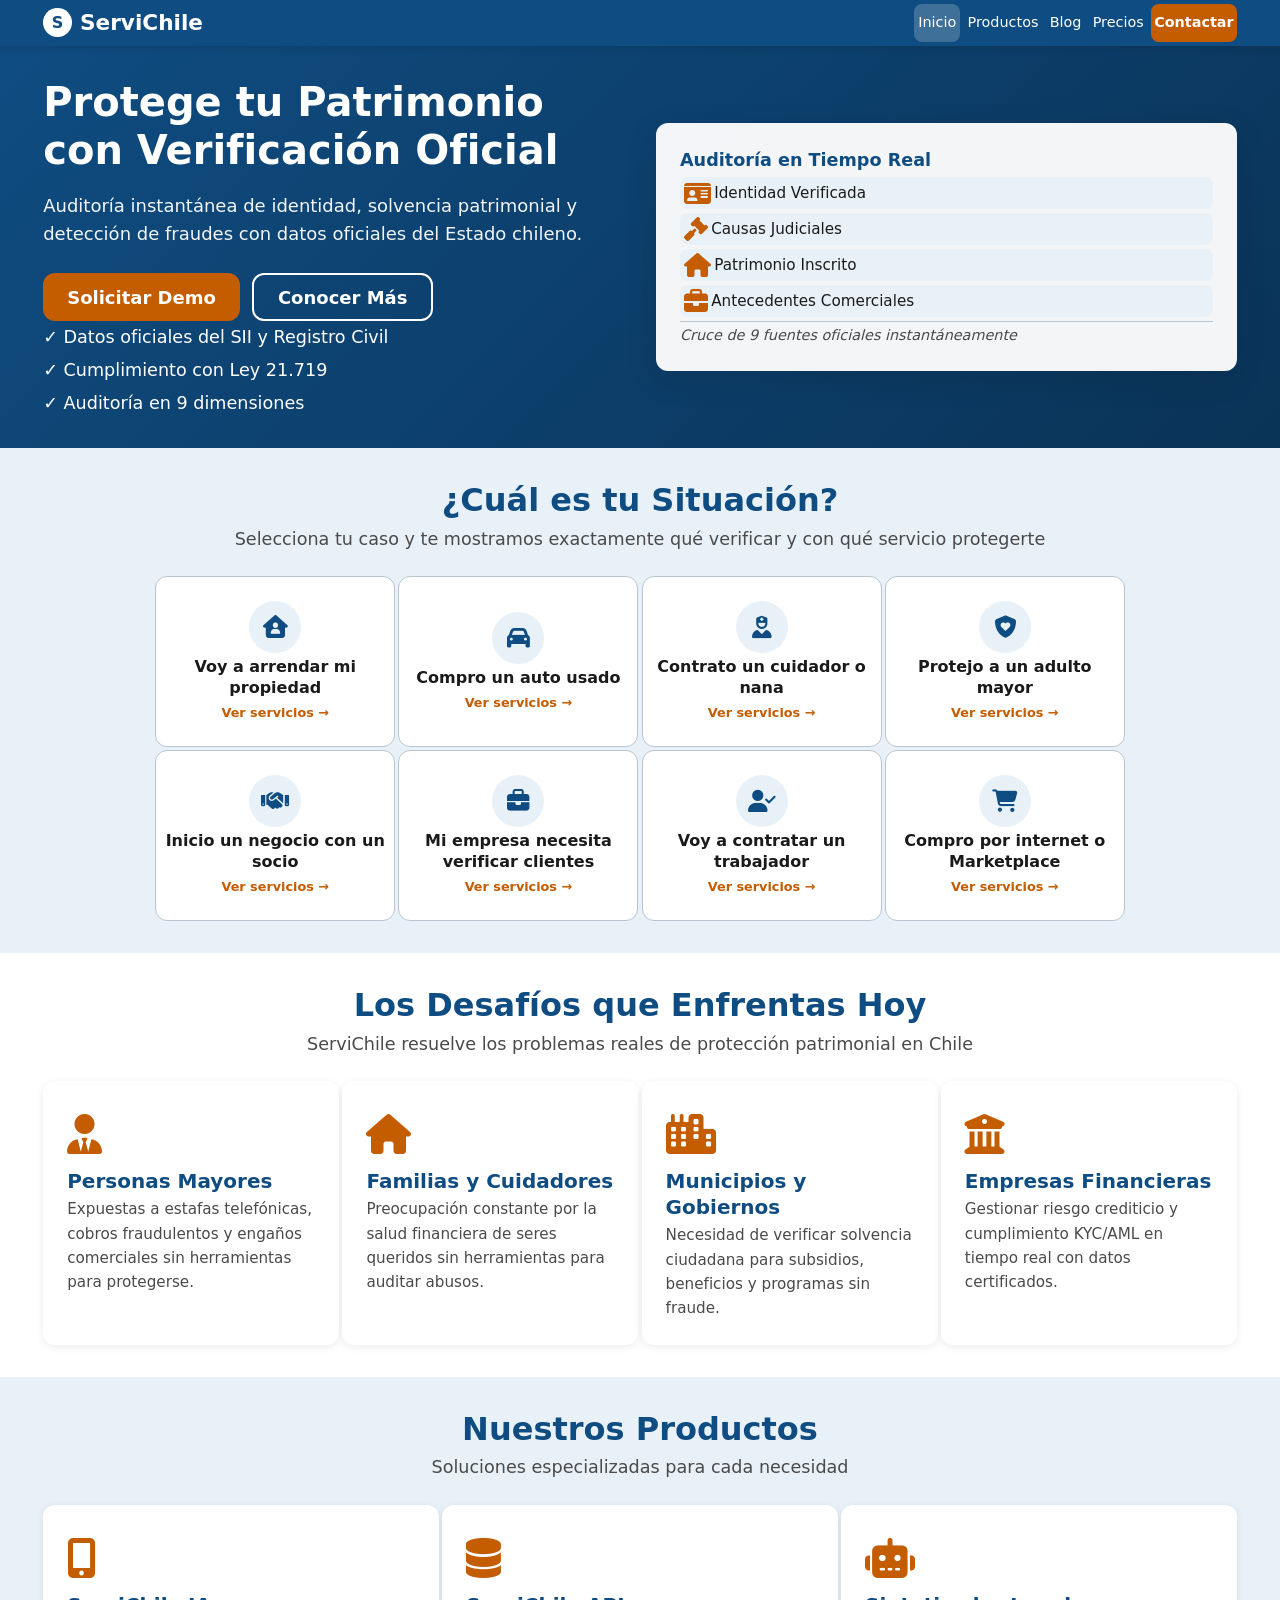
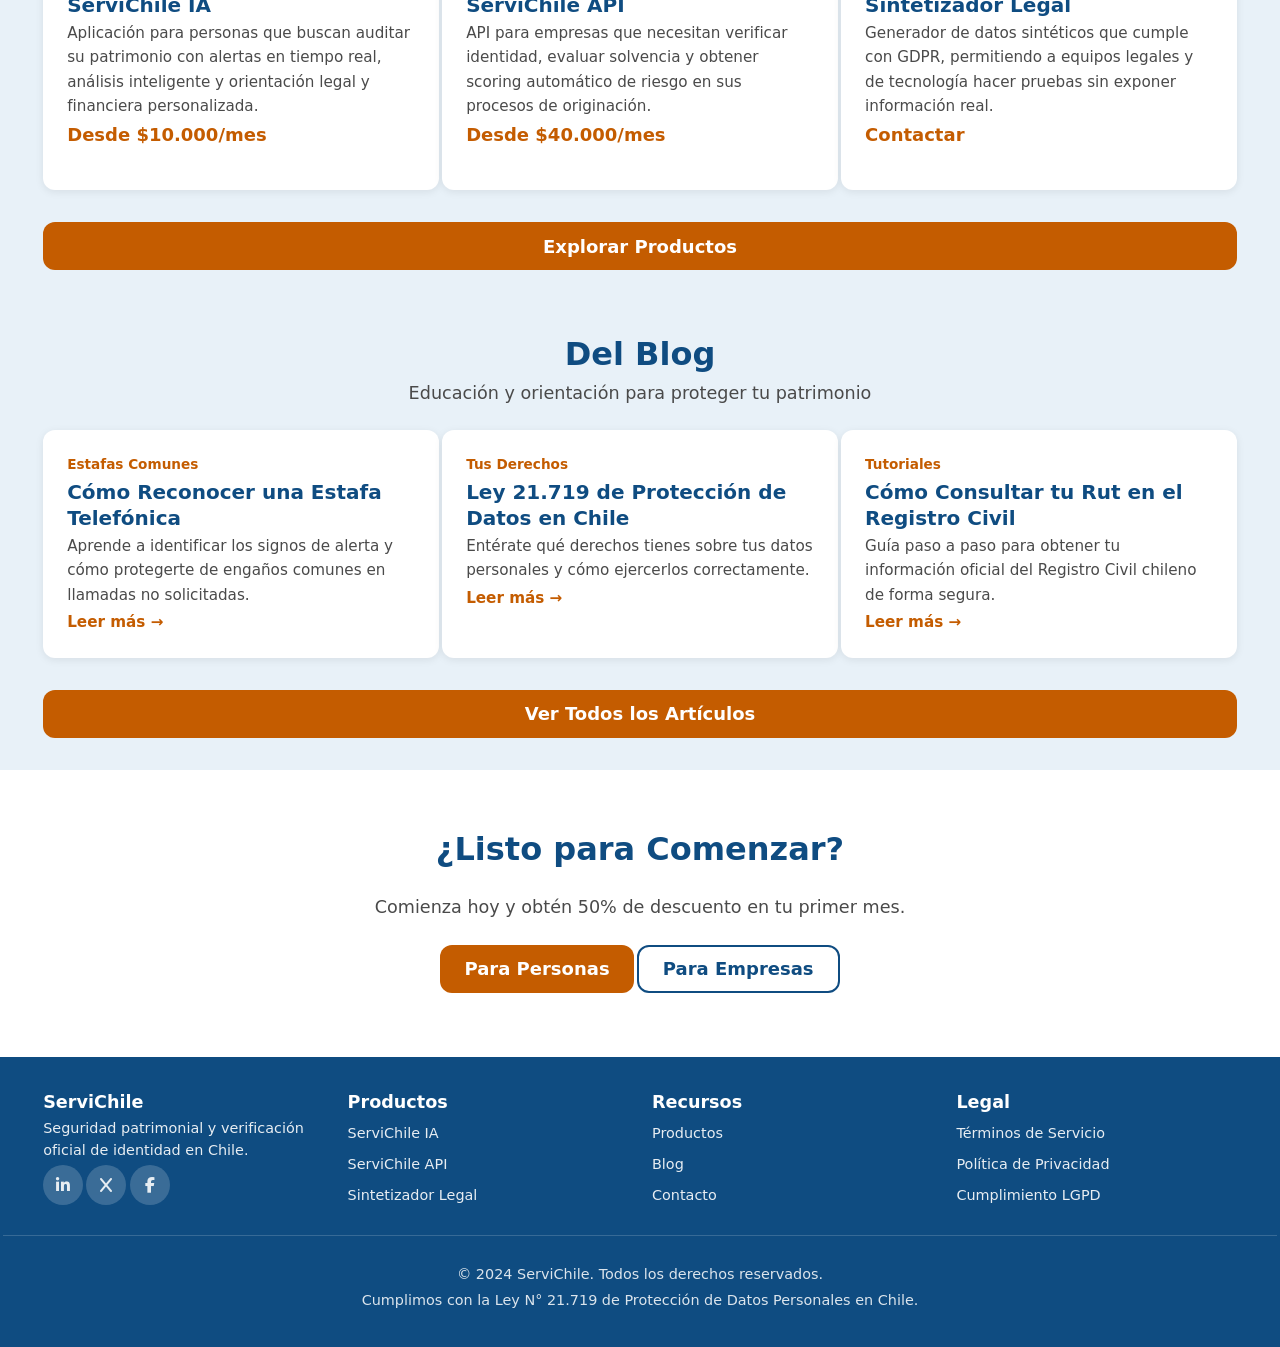
==== commit 7f6e180b: "update" ====
--- a/index.html
+++ b/index.html
@@ -22,7 +22,6 @@
       <ul class="nav-links">
         <li><a href="index.html" class="active">Inicio</a></li>
         <li><a href="productos.html">Productos</a></li>
-        <li><a href="soluciones.html">Soluciones</a></li>
         <li><a href="blog.html">Blog</a></li>
         <li><a href="precios.html">Precios</a></li>
         <li><a href="contacto.html" class="btn-cta-small">Contactar</a></li>
@@ -219,7 +218,7 @@
       <div class="footer-section">
         <h4>Recursos</h4>
         <ul>
-          <li><a href="soluciones.html">Soluciones</a></li>
+          <li><a href="productos.html">Productos</a></li>
           <li><a href="blog.html">Blog</a></li>
           <li><a href="contacto.html">Contacto</a></li>
         </ul>
--- a/css/styles.css
+++ b/css/styles.css
@@ -22,8 +22,8 @@
   --font-size-lg: 1.125rem;
   --font-size-xl: 1.5rem;
   --space-xs: 0.5rem;
-  --space-sm: 0.75rem;
-  --space-md: 1rem;
+  --space-sm: 0.25rem;
+  --space-md: 0.2rem;
   --space-lg: 1.25rem;
   --space-xl: 1.75rem;
   --radius: 0.75rem;
@@ -49,6 +49,7 @@
 html {
   font-size: 100%;
   -webkit-text-size-adjust: 100%;
+  scroll-behavior: smooth;
 }
 
 body {
@@ -59,6 +60,8 @@
   line-height: 1.5;
   color: var(--color-text);
   background-color: var(--color-bg);
+  -webkit-font-smoothing: antialiased;
+  -moz-osx-font-smoothing: grayscale;
 }
 
 .u-visually-hidden {
@@ -89,6 +92,7 @@
   display: flex;
   align-items: center;
   justify-content: space-between;
+  gap: var(--space-md);
 }
 
 .navbar-brand {
@@ -99,6 +103,8 @@
   font-weight: 700;
   color: #ffffff;
   text-decoration: none;
+  white-space: nowrap;
+  flex-shrink: 0;
 }
 
 .navbar-brand:hover {
@@ -112,6 +118,12 @@
   list-style: none;
   margin: 0;
   padding: 0;
+  flex: 1;
+  justify-content: flex-end;
+}
+
+.nav-links li {
+  white-space: nowrap;
 }
 
 .nav-links a {
@@ -121,6 +133,7 @@
   padding: var(--space-xs) var(--space-sm);
   border-radius: var(--radius-sm);
   transition: background-color 0.2s ease;
+  display: inline-block;
 }
 
 .nav-links a:hover,
@@ -134,6 +147,7 @@
   padding: var(--space-xs) var(--space-md) !important;
   border-radius: var(--radius-sm);
   font-weight: 600;
+  display: inline-block !important;
 }
 
 .btn-cta-small:hover {
@@ -141,9 +155,77 @@
 }
 
 @media (max-width: 768px) {
+  .navbar .container {
+    gap: var(--space-sm);
+  }
+
   .nav-links {
+    gap: var(--space-xs);
+  }
+
+  .nav-links a {
+    font-size: 0.8rem;
+    padding: var(--space-xs) var(--space-xs);
+  }
+
+  .btn-cta-small {
+    padding: var(--space-xs) var(--space-sm) !important;
+    font-size: 0.8rem;
+  }
+}
+
+@media (max-width: 640px) {
+  .navbar {
+    padding: var(--space-sm) var(--space-md);
+  }
+
+  .navbar .container {
     flex-wrap: wrap;
-    gap: var(--space-sm);
+    gap: var(--space-md);
+    justify-content: center;
+    align-items: center;
+  }
+
+  .navbar-brand {
+    font-size: 1.1rem;
+    order: 1;
+    flex-basis: 100%;
+    text-align: center;
+    padding-bottom: var(--space-xs);
+    border-bottom: 1px solid rgba(255, 255, 255, 0.1);
+  }
+
+  .nav-links {
+    order: 2;
+    flex-basis: 100%;
+    justify-content: center;
+    gap: var(--space-md);
+    margin-top: var(--space-md);
+    flex-wrap: wrap;
+  }
+
+  .nav-links li {
+    flex: 0 1 auto;
+    text-align: center;
+  }
+
+  .nav-links a {
+    font-size: 0.85rem;
+    padding: var(--space-xs) var(--space-sm);
+    display: inline-block;
+    min-height: 2.25rem;
+    display: flex;
+    align-items: center;
+    justify-content: center;
+  }
+
+  .btn-cta-small {
+    padding: var(--space-xs) var(--space-md) !important;
+    font-size: 0.85rem;
+    min-height: 2.25rem;
+    display: flex;
+    align-items: center;
+    justify-content: center;
   }
 }
 
@@ -185,21 +267,22 @@
 
 .hero-buttons {
   display: flex;
-  gap: var(--space-md);
-  margin-bottom: var(--space-lg);
+  gap: 0.75rem;
+  margin-bottom: var(--space-md);
 }
 
 .trust-badges {
   display: flex;
   flex-direction: column;
-  gap: var(--space-sm);
-  font-size: 0.9rem;
+  gap: 0.4rem;
+  font-size: 1.1rem;
 }
 
 .trust-badges span {
   display: flex;
   align-items: center;
   gap: var(--space-sm);
+  margin: 0;
 }
 
 .hero-card {
@@ -213,15 +296,15 @@
 .card-header {
   font-weight: 700;
   color: var(--color-primary);
-  margin-bottom: var(--space-md);
+  margin-bottom: var(--space-sm);
   font-size: 1.1rem;
 }
 
 .card-content {
   display: grid;
   grid-template-columns: 1fr;
-  gap: var(--space-md);
-  margin-bottom: var(--space-md);
+  gap: var(--space-sm);
+  margin-bottom: var(--space-sm);
 }
 
 .stat-item {
@@ -231,11 +314,13 @@
   padding: var(--space-sm);
   background-color: var(--color-secondary);
   border-radius: var(--radius-sm);
+  font-size: 0.95rem;
 }
 
 .stat-item i {
   font-size: 1.5rem;
   color: var(--color-accent);
+  flex-shrink: 0;
 }
 
 .card-footer {
@@ -246,17 +331,81 @@
   font-style: italic;
 }
 
+@media (max-width: 1024px) {
+  .hero .container {
+    gap: var(--space-lg);
+  }
+
+  .hero-content h1 {
+    font-size: 2rem;
+  }
+}
+
 @media (max-width: 768px) {
+  .hero {
+    padding: var(--space-lg) var(--space-md);
+  }
+
   .hero .container {
     grid-template-columns: 1fr;
+    gap: var(--space-lg);
   }
 
   .hero-content h1 {
-    font-size: 1.8rem;
+    font-size: 1.75rem;
+    margin-bottom: var(--space-sm);
+  }
+
+  .hero-subtitle {
+    font-size: 1rem;
+    margin-bottom: var(--space-md);
   }
 
   .hero-buttons {
     flex-direction: column;
+    gap: var(--space-sm);
+  }
+
+  .trust-badges {
+    gap: var(--space-sm);
+    font-size: 0.85rem;
+  }
+
+  .hero-card {
+    padding: var(--space-md);
+  }
+
+  .card-header {
+    font-size: 1rem;
+  }
+
+  .card-content {
+    gap: var(--space-sm);
+  }
+
+  .stat-item {
+    gap: var(--space-sm);
+    padding: var(--space-sm);
+    font-size: 0.9rem;
+  }
+
+  .stat-item i {
+    font-size: 1.25rem;
+  }
+}
+
+@media (max-width: 640px) {
+  .hero-content h1 {
+    font-size: 1.5rem;
+  }
+
+  .hero-buttons {
+    flex-direction: column;
+  }
+
+  .hero-buttons .btn {
+    width: 100%;
+    font-size: 0.95rem;
   }
 }
 
@@ -322,6 +471,7 @@
 
 section {
   padding: var(--space-xl) var(--space-md);
+  margin-bottom: 0;
 }
 
 section.alt {
@@ -330,12 +480,12 @@
 
 .section-header {
   text-align: center;
-  margin-bottom: var(--space-xl);
+  margin-bottom: var(--space-lg);
 }
 
 .section-header h2 {
   font-size: 2rem;
-  margin: 0 0 var(--space-md);
+  margin: 0 0 var(--space-sm);
   color: var(--color-primary);
 }
 
@@ -345,12 +495,180 @@
   margin: 0;
 }
 
+/* Estilos generales para h2 y h3 */
+h2 {
+  line-height: 1.3;
+}
+
+h3 {
+  line-height: 1.3;
+}
+
+@media (max-width: 768px) {
+  .section-header h2 {
+    font-size: 1.5rem;
+  }
+
+  .section-header p {
+    font-size: 1rem;
+  }
+
+  h2 {
+    font-size: 1.5rem !important;
+  }
+
+  h3 {
+    font-size: 1.1rem !important;
+  }
+}
+
+@media (max-width: 640px) {
+  h2 {
+    font-size: 1.25rem !important;
+  }
+
+  h3 {
+    font-size: 1rem !important;
+  }
+}
+
 
 
 .grid {
   display: grid;
   grid-template-columns: repeat(auto-fit, minmax(280px, 1fr));
-  gap: var(--space-lg);
+  gap: var(--space-md);
+}
+
+.responsive-grid {
+  display: grid;
+  grid-template-columns: 1fr 1fr;
+  gap: var(--space-xl);
+  align-items: start;
+}
+
+@media (max-width: 1024px) {
+  .responsive-grid {
+    gap: var(--space-lg);
+  }
+}
+
+@media (max-width: 768px) {
+  .responsive-grid {
+    grid-template-columns: 1fr;
+    gap: var(--space-lg);
+  }
+  
+  .responsive-grid > * {
+    width: 100%;
+  }
+  
+  .responsive-grid .card {
+    margin-bottom: var(--space-lg);
+  }
+}
+
+@media (max-width: 640px) {
+  .responsive-grid {
+    gap: var(--space-lg);
+  }
+  
+  .responsive-grid > div {
+    padding: var(--space-lg);
+    border-radius: var(--radius);
+    background-color: transparent;
+  }
+  
+  .responsive-grid > div:nth-child(odd) {
+    background-color: rgba(15, 76, 129, 0.02);
+    border: 1px solid rgba(184, 197, 208, 0.3);
+  }
+  
+  .responsive-grid .card {
+    padding: var(--space-lg);
+    margin-bottom: var(--space-md);
+    box-shadow: 0 2px 8px rgba(0, 0, 0, 0.08);
+  }
+  
+  .responsive-grid h2 {
+    font-size: 1.4rem;
+    margin-bottom: var(--space-md);
+    margin-top: 0;
+    line-height: 1.3;
+  }
+  
+  .responsive-grid h3 {
+    font-size: 1rem;
+    margin-top: var(--space-lg);
+  }
+  
+  .responsive-grid ul li {
+    display: flex;
+    gap: var(--space-md);
+    margin-bottom: var(--space-md);
+    align-items: flex-start;
+  }
+  
+  .responsive-grid ul li span,
+  .responsive-grid ul li i {
+    flex-shrink: 0;
+    min-width: 1.5rem;
+  }
+}
+
+@media (max-width: 480px) {
+  .responsive-grid {
+    gap: var(--space-md);
+  }
+  
+  .responsive-grid > div {
+    padding: var(--space-md);
+    background-color: transparent;
+    border-radius: var(--radius-sm);
+  }
+  
+  .responsive-grid > div:nth-child(odd) {
+    background-color: rgba(15, 76, 129, 0.02);
+    border: 1px solid rgba(184, 197, 208, 0.3);
+  }
+  
+  .responsive-grid .card {
+    padding: var(--space-md);
+    margin-bottom: var(--space-md);
+    box-shadow: 0 1px 4px rgba(0, 0, 0, 0.06);
+    border-radius: var(--radius-sm);
+  }
+  
+  .responsive-grid h2 {
+    font-size: 1.25rem;
+    margin-bottom: var(--space-md);
+    margin-top: 0;
+    line-height: 1.25;
+  }
+  
+  .responsive-grid h3 {
+    font-size: 0.95rem;
+    margin-top: var(--space-md);
+  }
+  
+  .responsive-grid p {
+    font-size: 0.9rem;
+    line-height: 1.5;
+  }
+  
+  .responsive-grid ul li {
+    display: flex;
+    gap: var(--space-sm);
+    margin-bottom: var(--space-md);
+    align-items: flex-start;
+  }
+  
+  .responsive-grid ul li span,
+  .responsive-grid ul li i {
+    flex-shrink: 0;
+    min-width: 1.25rem;
+    font-size: 1.25rem !important;
+  }
 }
 
 .card {
@@ -377,12 +695,48 @@
   font-weight: 700;
   margin: 0 0 var(--space-md);
   color: var(--color-primary);
+  line-height: 1.3;
 }
 
 .card-text {
   color: var(--color-muted);
   line-height: 1.6;
   margin: 0;
+  font-size: 0.95rem;
+}
+
+@media (max-width: 768px) {
+  .card {
+    padding: var(--space-md);
+  }
+
+  .card-icon {
+    font-size: 2rem;
+  }
+
+  .card-title {
+    font-size: 1.1rem;
+    margin-bottom: var(--space-sm);
+  }
+
+  .card-text {
+    font-size: 0.9rem;
+  }
+}
+
+@media (max-width: 640px) {
+  .card {
+    padding: var(--space-md);
+  }
+
+  .card-icon {
+    font-size: 1.75rem;
+    margin-bottom: var(--space-sm);
+  }
+
+  .card-title {
+    font-size: 1rem;
+  }
 }
 
 
@@ -427,6 +781,7 @@
   text-decoration: none;
   opacity: 0.9;
   transition: opacity 0.2s ease;
+  font-size: 0.9rem;
 }
 
 .footer-section a:hover {
@@ -448,6 +803,7 @@
   background-color: rgba(255, 255, 255, 0.2);
   border-radius: 50%;
   transition: background-color 0.2s ease;
+  font-size: 1rem;
 }
 
 .footer-social a:hover {
@@ -465,6 +821,36 @@
 
 .footer-bottom p {
   margin: var(--space-sm) 0;
+}
+
+@media (max-width: 768px) {
+  .footer {
+    padding: var(--space-lg) var(--space-md);
+  }
+
+  .footer .container {
+    gap: var(--space-md);
+  }
+
+  .footer-section h4 {
+    font-size: 1rem;
+    margin-bottom: var(--space-sm);
+  }
+
+  .footer-section p {
+    font-size: 0.85rem;
+    margin-bottom: var(--space-sm);
+  }
+
+  .footer-social a {
+    width: 2rem;
+    height: 2rem;
+    font-size: 0.9rem;
+  }
+
+  .footer-bottom {
+    font-size: 0.8rem;
+  }
 }
 
 
@@ -501,6 +887,17 @@
 .field__textarea {
   resize: vertical;
   min-height: 120px;
+}
+
+@media (max-width: 640px) {
+  .field__input,
+  .field__textarea {
+    font-size: 16px; /* Previene zoom en iOS */
+  }
+
+  .field__textarea {
+    min-height: 100px;
+  }
 }
 
 .submit-btn {
@@ -539,8 +936,8 @@
 .pricing-grid {
   display: grid;
   grid-template-columns: repeat(auto-fit, minmax(300px, 1fr));
-  gap: var(--space-lg);
-  margin-bottom: var(--space-xl);
+  gap: var(--space-md);
+  margin-bottom: var(--space-lg);
 }
 
 .pricing-card {
@@ -550,11 +947,36 @@
   border: 1px solid var(--color-border);
   position: relative;
   transition: all 0.2s ease;
+  display: flex;
+  flex-direction: column;
 }
 
 .pricing-card:hover {
   box-shadow: 0 8px 24px rgba(0, 0, 0, 0.12);
   transform: translateY(-4px);
+}
+
+@media (max-width: 640px) {
+  .pricing-card {
+    padding: var(--space-md);
+  }
+
+  .pricing-header h3 {
+    font-size: 1.1rem;
+  }
+
+  .pricing-amount {
+    font-size: 0.9rem;
+  }
+
+  .amount {
+    font-size: 1.75rem;
+  }
+
+  .features-list li {
+    font-size: 0.9rem;
+    padding: var(--space-sm) 0;
+  }
 }
 
 .pricing-card.featured {
@@ -629,15 +1051,17 @@
 .features-list li {
   padding: var(--space-sm) 0;
   display: flex;
-  align-items: center;
+  align-items: flex-start;
   gap: var(--space-md);
   border-bottom: 1px solid var(--color-border);
   font-size: 0.95rem;
+  line-height: 1.5;
 }
 
 .features-list li i {
   color: var(--color-success);
   min-width: 1.2rem;
+  margin-top: 2px;
 }
 
 .features-list li.unavailable {
@@ -646,6 +1070,18 @@
 
 .features-list li.unavailable i {
   color: var(--color-border);
+}
+
+@media (max-width: 640px) {
+  .features-list li {
+    font-size: 0.9rem;
+    gap: var(--space-sm);
+    padding: var(--space-sm) 0;
+  }
+
+  .features-list li i {
+    font-size: 0.9rem;
+  }
 }
 
 .plan-note {
@@ -657,21 +1093,273 @@
 
 
 
+/* Listas de características mejoradas */
+ul[style*="list-style: none"] li {
+  font-size: 0.95rem;
+  line-height: 1.6;
+}
+
+ul[style*="list-style: none"] li strong {
+  display: block;
+  margin-bottom: var(--space-xs);
+  color: var(--color-primary);
+}
+
 @media (max-width: 40rem) {
-  .section-header h2 {
-    font-size: 1.5rem;
+  section {
+    padding: var(--space-lg) var(--space-md);
   }
 
   .grid {
     grid-template-columns: 1fr;
+    gap: var(--space-md);
+  }
+
+  .hero {
+    padding: var(--space-lg) var(--space-md);
+  }
+
+  .hero .container {
+    grid-template-columns: 1fr;
+    gap: var(--space-lg);
   }
 
   .hero-content h1 {
     font-size: 1.5rem;
+    line-height: 1.3;
+    margin-bottom: var(--space-sm);
+  }
+
+  .hero-subtitle {
+    font-size: 0.95rem;
+    margin-bottom: var(--space-md);
+    line-height: 1.6;
+  }
+
+  .hero-buttons {
+    flex-direction: column;
+    gap: var(--space-sm);
+    margin-bottom: var(--space-lg);
+  }
+
+  .hero-buttons .btn {
+    width: 100%;
+    justify-content: center;
+  }
+
+  .hero-card {
+    padding: var(--space-lg);
+    margin-top: var(--space-md);
+  }
+
+  .card-header {
+    font-size: 1rem;
+    margin-bottom: var(--space-sm);
+  }
+
+  .card-content {
+    gap: var(--space-sm);
+    margin-bottom: var(--space-sm);
+  }
+
+  .stat-item {
+    gap: var(--space-sm);
+    padding: var(--space-sm);
+    font-size: 0.9rem;
+    min-height: 3rem;
+    align-items: center;
   }
 
   .pricing-grid {
     grid-template-columns: 1fr;
+    gap: var(--space-lg);
+  }
+
+  .pricing-card {
+    padding: var(--space-lg);
+    margin-bottom: var(--space-md);
+  }
+
+  .responsive-grid {
+    grid-template-columns: 1fr !important;
+    gap: var(--space-lg) !important;
+  }
+
+  .btn {
+    width: 100%;
+    min-height: 2.75rem;
+    padding: var(--space-sm) var(--space-lg);
+  }
+
+  .trust-badges {
+    font-size: 0.85rem;
+    gap: var(--space-sm) !important;
+  }
+
+  .trust-badges span {
+    margin-bottom: 0;
+    min-height: 1.5rem;
+    align-items: center;
+  }
+
+  .card-text {
+    font-size: 0.95rem;
+    line-height: 1.6;
+  }
+
+  .section-header {
+    margin-bottom: var(--space-lg);
+  }
+
+  .section-header h2 {
+    margin-bottom: var(--space-sm);
+    line-height: 1.3;
+  }
+
+  .section-header p {
+    margin-bottom: 0;
+    line-height: 1.5;
+  }
+
+  /* Mejoras para listas en soluciones */
+  section > .container > div > h2,
+  section > .container > [class*="grid"] > div > h2 {
+    font-size: 1.4rem;
+    margin-top: 0;
+    line-height: 1.3;
+    margin-bottom: var(--space-md);
+  }
+
+  section > .container > [class*="grid"] > div > p {
+    font-size: 0.95rem;
+    line-height: 1.6;
+    margin-bottom: var(--space-lg);
+  }
+
+  /* Mejorar listas en soluciones */
+  section ul[style*="list-style: none"] li {
+    font-size: 0.9rem;
+    line-height: 1.5;
+    margin-bottom: var(--space-lg) !important;
+    padding-bottom: 0 !important;
+    border-bottom: none !important;
+    min-height: auto;
+    display: flex;
+    gap: var(--space-md);
+    align-items: flex-start;
+  }
+
+  section ul[style*="list-style: none"] li span,
+  section ul[style*="list-style: none"] li i {
+    flex-shrink: 0;
+    font-size: 1.25rem !important;
+    color: var(--color-accent) !important;
+    min-width: 1.5rem;
+  }
+
+  section ul[style*="list-style: none"] li div {
+    flex: 1;
+  }
+
+  section ul[style*="list-style: none"] li strong {
+    display: block;
+    margin-bottom: var(--space-xs);
+    color: var(--color-primary);
+    font-size: 0.95rem;
+  }
+
+  /* Compactar cards */
+  .card {
+    padding: var(--space-lg);
+    margin-bottom: var(--space-md);
+    min-height: auto;
+    display: flex;
+    flex-direction: column;
+    justify-content: space-between;
+  }
+
+  .card-title {
+    margin-bottom: var(--space-sm);
+    font-size: 1.1rem;
+    line-height: 1.3;
+  }
+
+  .card-icon {
+    margin-bottom: var(--space-md);
+    font-size: 2rem;
+  }
+
+  /* Compactar pricing cards */
+  .pricing-card {
+    padding: var(--space-lg);
+    min-height: auto;
+    display: flex;
+    flex-direction: column;
+  }
+
+  .pricing-header h3 {
+    margin-bottom: var(--space-sm);
+    line-height: 1.3;
+  }
+
+  .pricing-amount {
+    margin: var(--space-lg) 0;
+  }
+
+  .features-list {
+    margin: var(--space-lg) 0;
+    flex: 1;
+  }
+
+  .features-list li {
+    padding: var(--space-sm) 0;
+    margin-bottom: 0;
+    min-height: 2.5rem;
+    align-items: center;
+  }
+
+  .plan-note {
+    font-size: 0.8rem;
+    margin-top: var(--space-lg);
+  }
+  
+  /* Mejoras de accesibilidad para móviles */
+  .nav-links a,
+  .footer-section a,
+  .btn-cta-small {
+    min-height: 2.5rem;
+    display: inline-flex;
+    align-items: center;
+    justify-content: center;
+  }
+  
+  .field__input,
+  .field__textarea {
+    min-height: 2.75rem;
+    font-size: 16px;
+  }
+  
+  .cases-grid {
+    gap: var(--space-md);
+  }
+  
+  .case-card {
+    min-height: 140px;
+    padding: var(--space-lg);
+  }
+  
+  .hero-card {
+    background-color: rgba(255, 255, 255, 0.98);
+  }
+
+  /* Estilos para cajas informativas */
+  [style*="background-color: var(--color-secondary)"],
+  [style*="background-color: rgba(196, 92, 0"] {
+    padding: var(--space-lg) !important;
+    border-radius: var(--radius) !important;
+    margin-top: var(--space-lg) !important;
+    margin-bottom: var(--space-lg) !important;
+    font-size: 0.9rem !important;
   }
 }
 
@@ -724,6 +1412,7 @@
   background-color: var(--color-secondary);
   color: var(--color-primary);
   font-size: 1.4rem;
+  flex-shrink: 0;
 }
 
 .case-card__title {
@@ -738,6 +1427,59 @@
   font-size: 0.8rem;
   color: var(--color-accent);
   font-weight: 600;
+}
+
+@media (max-width: 768px) {
+  .cases-grid {
+    gap: var(--space-sm);
+  }
+
+  .case-card {
+    flex: 0 1 200px;
+    max-width: 240px;
+    padding: var(--space-md) var(--space-sm);
+  }
+
+  .case-card__icon {
+    width: 2.75rem;
+    height: 2.75rem;
+    font-size: 1.2rem;
+  }
+
+  .case-card__title {
+    font-size: 0.9rem;
+  }
+
+  .case-card__hint {
+    font-size: 0.75rem;
+  }
+}
+
+@media (max-width: 640px) {
+  .cases-grid {
+    gap: var(--space-sm);
+  }
+
+  .case-card {
+    flex: 1 1 calc(50% - 4px);
+    max-width: none;
+    min-height: 140px;
+    padding: var(--space-sm);
+  }
+
+  .case-card__icon {
+    width: 2.5rem;
+    height: 2.5rem;
+    font-size: 1rem;
+  }
+
+  .case-card__title {
+    font-size: 0.85rem;
+  }
+
+  .case-card__hint {
+    font-size: 0.7rem;
+  }
 }
 
 
@@ -891,3 +1633,151 @@
 body.modal-locked {
   overflow: hidden;
 }
+
+
+/* ============================================
+   SOLUCIONES PAGE - ESTILOS SIMPLIFICADOS
+   ============================================ */
+
+.solution-list {
+  list-style: none;
+  padding: 0;
+  margin: 0;
+}
+
+.solution-list li {
+  display: flex;
+  gap: var(--space-md);
+  margin-bottom: var(--space-lg);
+  align-items: flex-start;
+}
+
+.solution-list li i {
+  flex-shrink: 0;
+  font-size: 1.5rem;
+  color: var(--color-accent);
+  width: 2rem;
+  text-align: center;
+}
+
+.solution-list li div {
+  flex: 1;
+}
+
+.solution-list li strong {
+  display: block;
+  color: var(--color-primary);
+  margin-bottom: var(--space-xs);
+  font-size: 1rem;
+}
+
+.solution-list li p {
+  margin: 0;
+  color: var(--color-muted);
+  font-size: 0.9rem;
+  line-height: 1.5;
+}
+
+.solution-card {
+  background-color: rgba(15, 76, 129, 0.04);
+  border: 1px solid rgba(184, 197, 208, 0.3);
+  border-radius: var(--radius);
+  padding: var(--space-lg);
+}
+
+.solution-case-title {
+  font-size: 0.85rem;
+  font-weight: 700;
+  color: var(--color-accent);
+  text-transform: uppercase;
+  letter-spacing: 0.5px;
+  margin-bottom: var(--space-md);
+}
+
+.solution-card p {
+  margin: 0 0 var(--space-md);
+  color: var(--color-muted);
+  font-size: 0.95rem;
+  line-height: 1.5;
+}
+
+.solution-card strong {
+  color: var(--color-primary);
+}
+
+.success-text {
+  color: var(--color-success);
+  font-weight: 600;
+  font-size: 0.9rem;
+  margin-top: var(--space-md) !important;
+}
+
+.recommendation-box {
+  background-color: var(--color-secondary);
+  border-radius: var(--radius);
+  padding: var(--space-lg);
+  margin-top: var(--space-lg);
+  color: var(--color-primary);
+  font-weight: 600;
+  font-size: 0.95rem;
+  line-height: 1.6;
+}
+
+.lead {
+  font-size: 1.1rem;
+  color: var(--color-muted);
+  margin-bottom: var(--space-lg);
+  line-height: 1.6;
+}
+
+/* Responsive para soluciones */
+@media (max-width: 640px) {
+  .solution-list li {
+    margin-bottom: var(--space-lg);
+  }
+
+  .solution-list li i {
+    font-size: 1.25rem;
+  }
+
+  .solution-list li strong {
+    font-size: 0.95rem;
+  }
+
+  .solution-card {
+    padding: var(--space-md);
+    margin-bottom: var(--space-lg);
+  }
+
+  .solution-card p {
+    font-size: 0.85rem;
+  }
+
+  .recommendation-box {
+    padding: var(--space-md);
+    font-size: 0.9rem;
+  }
+}
+
+@media (max-width: 480px) {
+  .solution-list li {
+    margin-bottom: var(--space-md);
+  }
+
+  .solution-list li i {
+    font-size: 1.1rem;
+    width: 1.5rem;
+  }
+
+  .solution-list li strong {
+    font-size: 0.9rem;
+  }
+
+  .solution-list li p {
+    font-size: 0.85rem;
+  }
+
+  .lead {
+    font-size: 1rem;
+  }
+}
